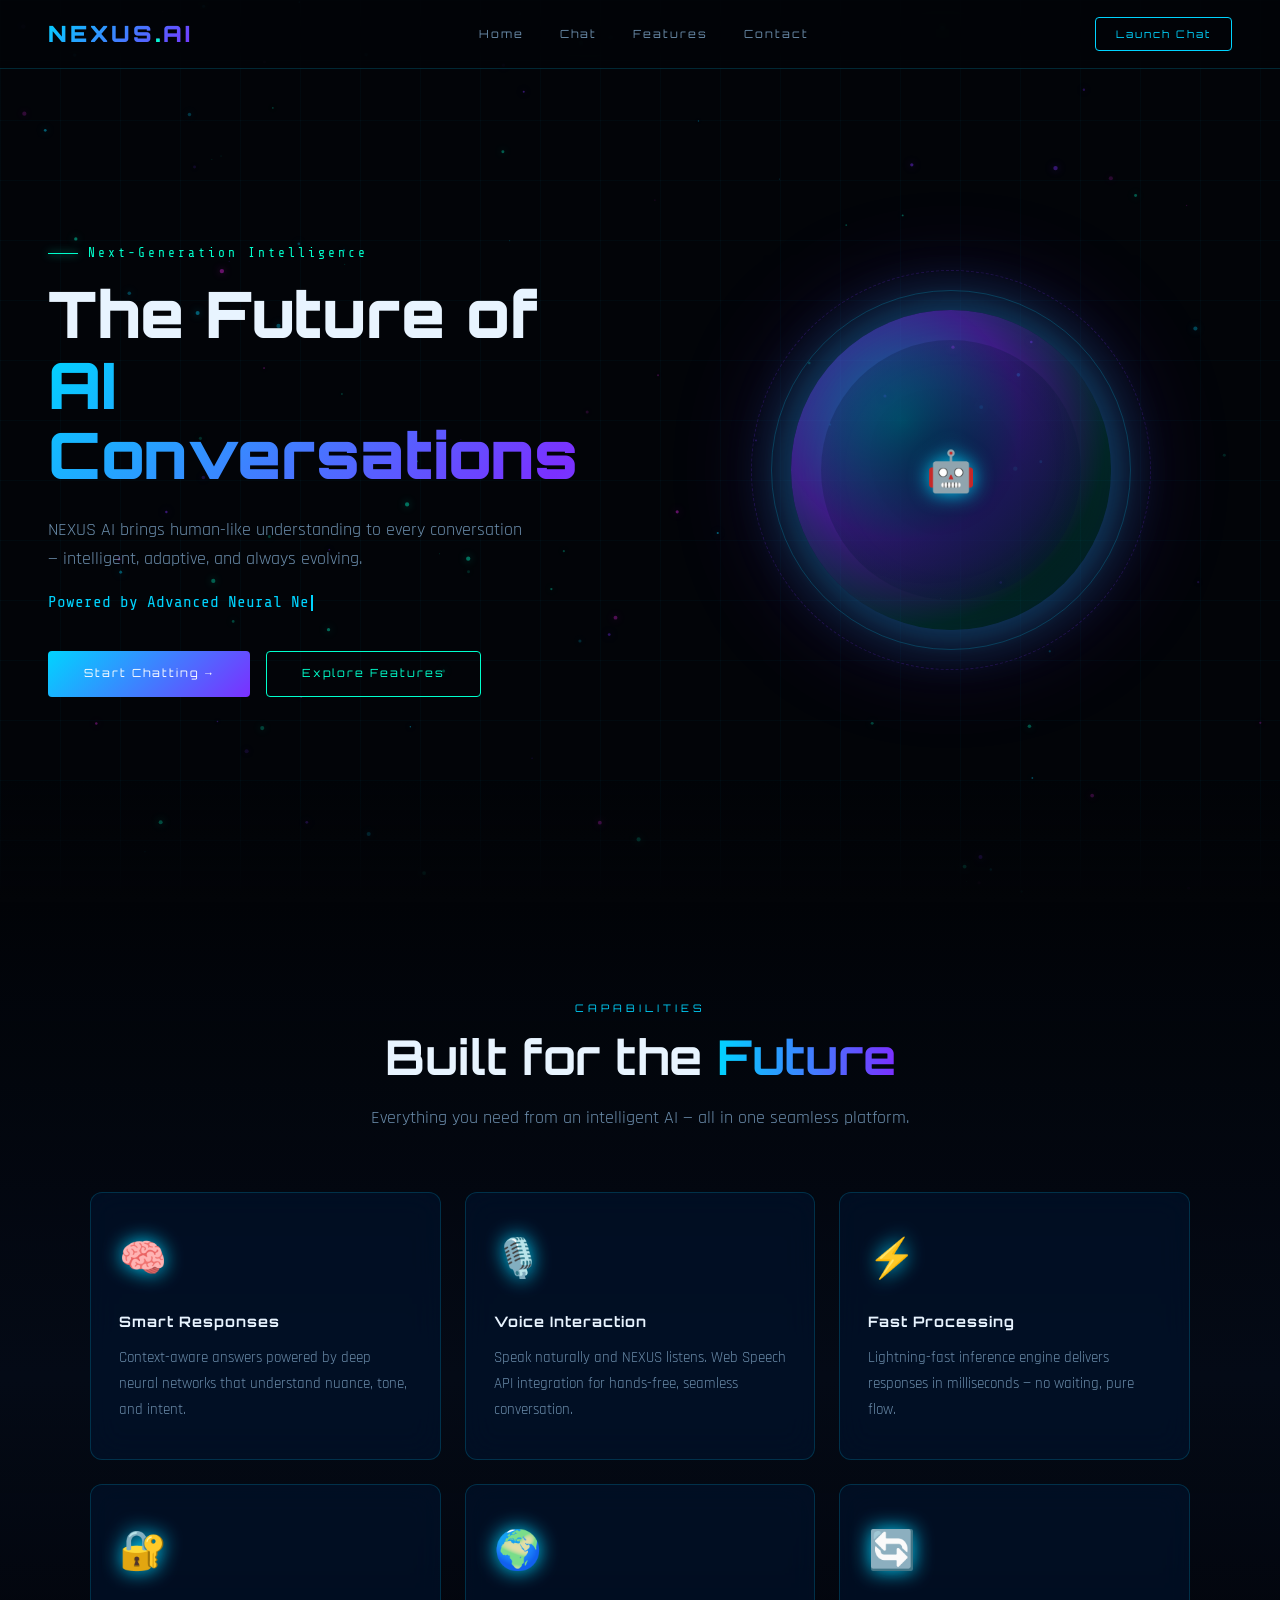
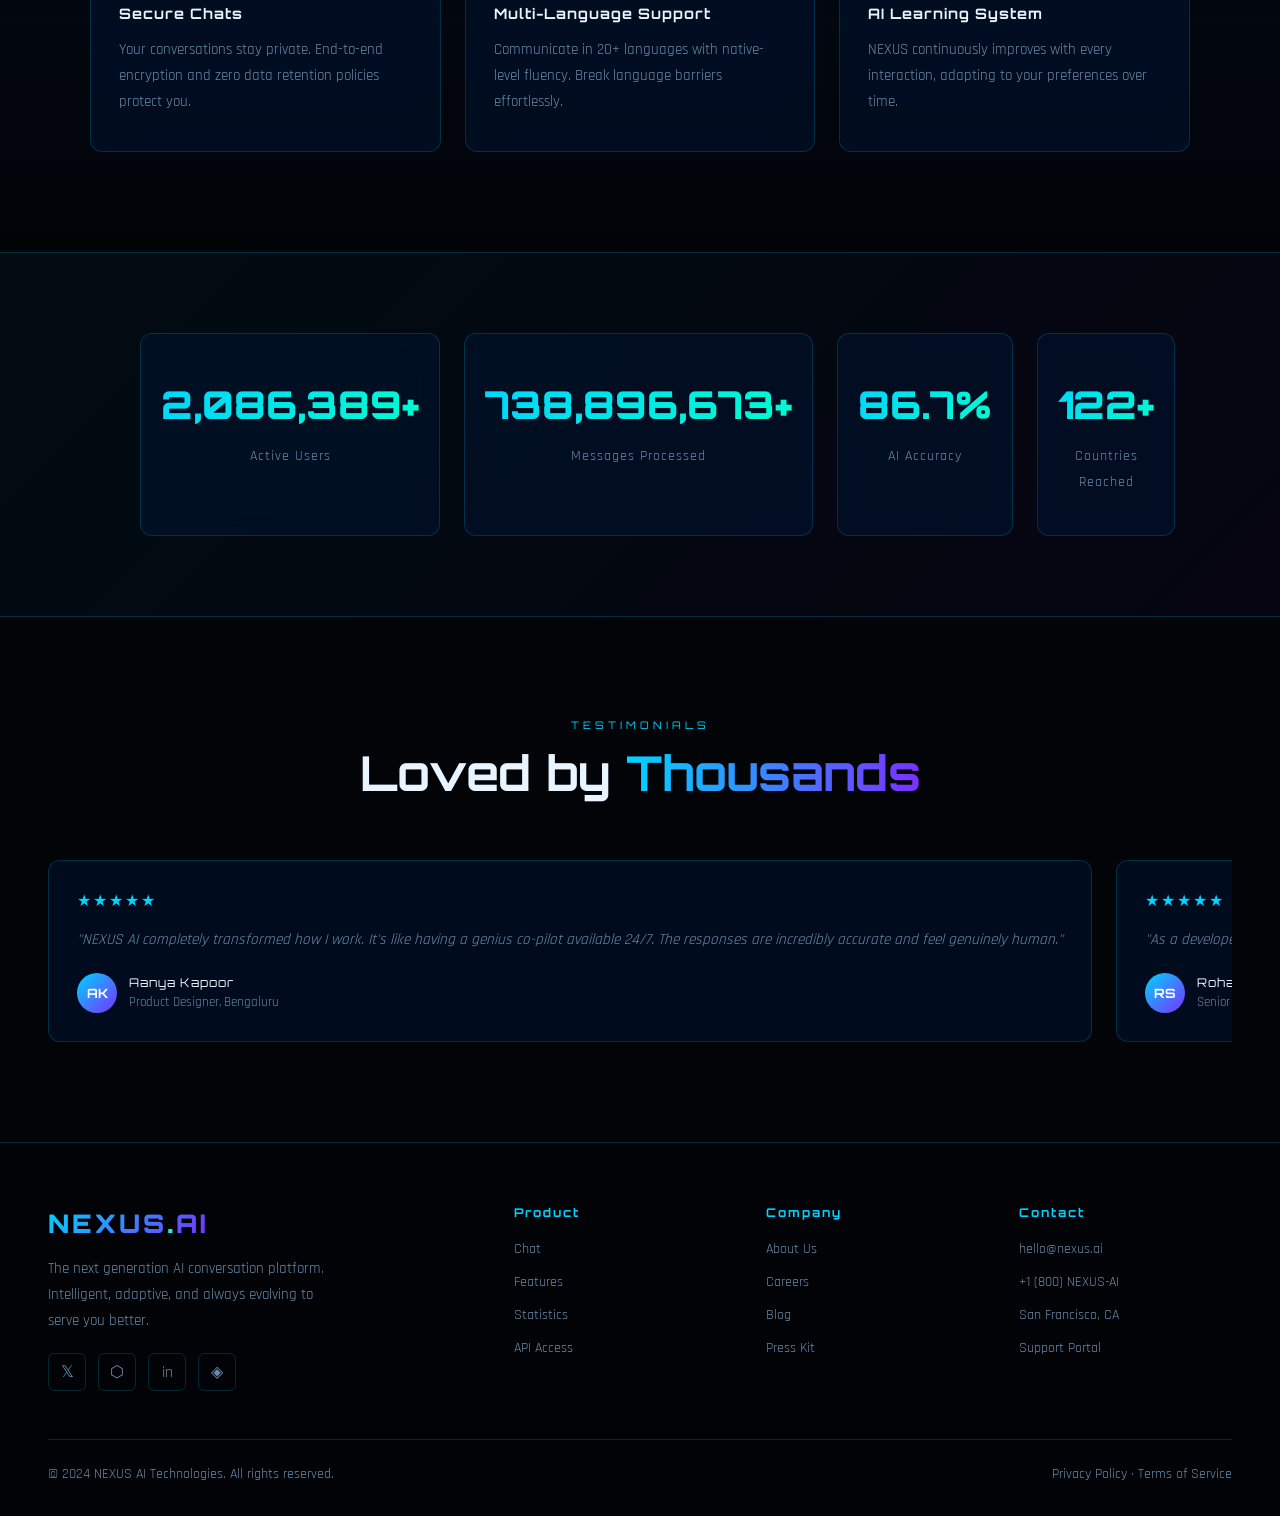
==== index.html @ 97b8f49d "Add files via upload" ====
<!DOCTYPE html>
<html lang="en">
<head>
  <meta charset="UTF-8" />
  <meta name="viewport" content="width=device-width, initial-scale=1.0" />
  <title>NEXUS AI — The Future of AI Conversations</title>
  <link rel="stylesheet" href="style.css" />
  <link rel="icon" href="data:image/svg+xml,<svg xmlns='http://www.w3.org/2000/svg' viewBox='0 0 100 100'><text y='.9em' font-size='90'>🤖</text></svg>">
</head>
<body>

<!-- Particle canvas -->
<canvas id="particles-canvas"></canvas>

<!-- ── Navbar ── -->
<nav class="navbar" aria-label="Main Navigation">
  <a href="index.html" class="nav-logo">NEXUS<span>.</span>AI</a>
  <ul class="nav-links">
    <li><a href="index.html">Home</a></li>
    <li><a href="chat.html">Chat</a></li>
    <li><a href="about.html">Features</a></li>
    <li><a href="#contact">Contact</a></li>
  </ul>
  <div class="nav-actions">
    <a href="chat.html" class="btn-nav">Launch Chat</a>
    <button class="hamburger" aria-label="Menu" aria-expanded="false">
      <span></span><span></span><span></span>
    </button>
  </div>
</nav>

<!-- Mobile Menu -->
<nav class="mobile-menu" aria-label="Mobile Navigation">
  <a href="index.html">🏠 Home</a>
  <a href="chat.html">💬 Chat</a>
  <a href="about.html">✨ Features</a>
  <a href="#contact">📬 Contact</a>
  <a href="chat.html" class="btn-primary" style="text-align:center;"><span>Launch Chat →</span></a>
</nav>

<!-- ════════════════════════════════════════════════════════
     HERO
     ════════════════════════════════════════════════════════ -->
<section class="hero" id="home">
  <div class="hero-inner">

    <!-- Left copy -->
    <div class="hero-copy">
      <p class="hero-eyebrow">Next-Generation Intelligence</p>
      <h1 class="hero-title">
        <span class="line1">The Future of</span>
        <span class="line2">AI Conversations</span>
      </h1>
      <p class="hero-sub">NEXUS AI brings human-like understanding to every conversation — intelligent, adaptive, and always evolving.</p>
      <p class="hero-typing">
        <span id="typing-text"></span><span class="cursor"></span>
      </p>
      <div class="hero-cta">
        <a href="chat.html" class="btn-primary"><span>Start Chatting →</span></a>
        <a href="about.html" class="btn-secondary">Explore Features</a>
      </div>
    </div>

    <!-- Right orb -->
    <div class="hero-orb-wrap">
      <div class="orb">
        <div class="orb-inner">🤖</div>
      </div>
    </div>

  </div>

  <!-- Subtle bottom gradient fade -->
  <div style="position:absolute;bottom:0;left:0;right:0;height:120px;background:linear-gradient(transparent,var(--bg-primary));pointer-events:none;z-index:2;"></div>
</section>

<!-- ════════════════════════════════════════════════════════
     FEATURES
     ════════════════════════════════════════════════════════ -->
<section class="features" id="features">
  <div class="text-center reveal">
    <span class="section-tag">Capabilities</span>
    <h2 class="section-title">Built for the <span class="glow">Future</span></h2>
    <p class="section-subtitle">Everything you need from an intelligent AI — all in one seamless platform.</p>
  </div>

  <div class="features-grid">

    <div class="feature-card reveal">
      <span class="feature-icon">🧠</span>
      <h3 class="feature-title">Smart Responses</h3>
      <p class="feature-desc">Context-aware answers powered by deep neural networks that understand nuance, tone, and intent.</p>
    </div>

    <div class="feature-card reveal">
      <span class="feature-icon">🎙️</span>
      <h3 class="feature-title">Voice Interaction</h3>
      <p class="feature-desc">Speak naturally and NEXUS listens. Web Speech API integration for hands-free, seamless conversation.</p>
    </div>

    <div class="feature-card reveal">
      <span class="feature-icon">⚡</span>
      <h3 class="feature-title">Fast Processing</h3>
      <p class="feature-desc">Lightning-fast inference engine delivers responses in milliseconds — no waiting, pure flow.</p>
    </div>

    <div class="feature-card reveal">
      <span class="feature-icon">🔐</span>
      <h3 class="feature-title">Secure Chats</h3>
      <p class="feature-desc">Your conversations stay private. End-to-end encryption and zero data retention policies protect you.</p>
    </div>

    <div class="feature-card reveal">
      <span class="feature-icon">🌍</span>
      <h3 class="feature-title">Multi-Language Support</h3>
      <p class="feature-desc">Communicate in 20+ languages with native-level fluency. Break language barriers effortlessly.</p>
    </div>

    <div class="feature-card reveal">
      <span class="feature-icon">🔄</span>
      <h3 class="feature-title">AI Learning System</h3>
      <p class="feature-desc">NEXUS continuously improves with every interaction, adapting to your preferences over time.</p>
    </div>

  </div>
</section>

<!-- ════════════════════════════════════════════════════════
     STATISTICS
     ════════════════════════════════════════════════════════ -->
<section class="stats" id="stats">
  <div class="stats-grid">
    <div class="stat-card reveal">
      <span class="stat-number" data-count="2400000" data-suffix="+">0</span>
      <span class="stat-label">Active Users</span>
    </div>
    <div class="stat-card reveal">
      <span class="stat-number" data-count="850000000" data-suffix="+">0</span>
      <span class="stat-label">Messages Processed</span>
    </div>
    <div class="stat-card reveal">
      <span class="stat-number" data-count="99.7" data-suffix="%">0</span>
      <span class="stat-label">AI Accuracy</span>
    </div>
    <div class="stat-card reveal">
      <span class="stat-number" data-count="140" data-suffix="+">0</span>
      <span class="stat-label">Countries Reached</span>
    </div>
  </div>
</section>

<!-- ════════════════════════════════════════════════════════
     TESTIMONIALS
     ════════════════════════════════════════════════════════ -->
<section class="testimonials" id="testimonials">
  <div class="text-center reveal">
    <span class="section-tag">Testimonials</span>
    <h2 class="section-title">Loved by <span class="glow">Thousands</span></h2>
  </div>

  <div class="testimonials-track-wrap">
    <div class="testimonials-track" id="testimonials-track">

      <!-- Set 1 -->
      <div class="testimonial-card">
        <div class="tcard-stars">★★★★★</div>
        <p class="tcard-text">"NEXUS AI completely transformed how I work. It's like having a genius co-pilot available 24/7. The responses are incredibly accurate and feel genuinely human."</p>
        <div class="tcard-author">
          <div class="tcard-avatar">AK</div>
          <div><div class="tcard-name">Aanya Kapoor</div><div class="tcard-role">Product Designer, Bengaluru</div></div>
        </div>
      </div>

      <div class="testimonial-card">
        <div class="tcard-stars">★★★★★</div>
        <p class="tcard-text">"As a developer, I use NEXUS daily for code explanations and debugging. It's saved me countless hours. Best AI tool I've encountered in 2024."</p>
        <div class="tcard-author">
          <div class="tcard-avatar">RS</div>
          <div><div class="tcard-name">Rohan Singh</div><div class="tcard-role">Senior Dev, Mumbai</div></div>
        </div>
      </div>

      <div class="testimonial-card">
        <div class="tcard-stars">★★★★★</div>
        <p class="tcard-text">"The voice input feature is a game-changer for accessibility. NEXUS understands my regional accent perfectly. Absolutely recommend it to everyone!"</p>
        <div class="tcard-author">
          <div class="tcard-avatar">PM</div>
          <div><div class="tcard-name">Priya Mehta</div><div class="tcard-role">Educator, Chennai</div></div>
        </div>
      </div>

      <div class="testimonial-card">
        <div class="tcard-stars">★★★★★</div>
        <p class="tcard-text">"I've tried many AI chatbots, but NEXUS stands apart. The futuristic interface keeps me engaged and the responses are always on point. Spectacular!"</p>
        <div class="tcard-author">
          <div class="tcard-avatar">JL</div>
          <div><div class="tcard-name">James Liu</div><div class="tcard-role">Entrepreneur, Singapore</div></div>
        </div>
      </div>

      <div class="testimonial-card">
        <div class="tcard-stars">★★★★★</div>
        <p class="tcard-text">"NEXUS helped me prepare for technical interviews, draft business emails, and even write a short story — all in one session. It's genuinely incredible."</p>
        <div class="tcard-author">
          <div class="tcard-avatar">SC</div>
          <div><div class="tcard-name">Shreya Chaudhary</div><div class="tcard-role">CS Student, Pune</div></div>
        </div>
      </div>

      <div class="testimonial-card">
        <div class="tcard-stars">★★★★★</div>
        <p class="tcard-text">"The multi-language support is flawless. I switch between English and French effortlessly. NEXUS makes international communication a breeze for my business."</p>
        <div class="tcard-author">
          <div class="tcard-avatar">MB</div>
          <div><div class="tcard-name">Marc Beaumont</div><div class="tcard-role">CEO, Paris</div></div>
        </div>
      </div>

      <!-- Duplicate for seamless loop -->
      <div class="testimonial-card">
        <div class="tcard-stars">★★★★★</div>
        <p class="tcard-text">"NEXUS AI completely transformed how I work. It's like having a genius co-pilot available 24/7. The responses are incredibly accurate and feel genuinely human."</p>
        <div class="tcard-author">
          <div class="tcard-avatar">AK</div>
          <div><div class="tcard-name">Aanya Kapoor</div><div class="tcard-role">Product Designer, Bengaluru</div></div>
        </div>
      </div>
      <div class="testimonial-card">
        <div class="tcard-stars">★★★★★</div>
        <p class="tcard-text">"As a developer, I use NEXUS daily for code explanations and debugging. It's saved me countless hours. Best AI tool I've encountered in 2024."</p>
        <div class="tcard-author">
          <div class="tcard-avatar">RS</div>
          <div><div class="tcard-name">Rohan Singh</div><div class="tcard-role">Senior Dev, Mumbai</div></div>
        </div>
      </div>
      <div class="testimonial-card">
        <div class="tcard-stars">★★★★★</div>
        <p class="tcard-text">"The voice input feature is a game-changer for accessibility. NEXUS understands my regional accent perfectly. Absolutely recommend it to everyone!"</p>
        <div class="tcard-author">
          <div class="tcard-avatar">PM</div>
          <div><div class="tcard-name">Priya Mehta</div><div class="tcard-role">Educator, Chennai</div></div>
        </div>
      </div>
      <div class="testimonial-card">
        <div class="tcard-stars">★★★★★</div>
        <p class="tcard-text">"I've tried many AI chatbots, but NEXUS stands apart. The futuristic interface keeps me engaged and the responses are always on point. Spectacular!"</p>
        <div class="tcard-author">
          <div class="tcard-avatar">JL</div>
          <div><div class="tcard-name">James Liu</div><div class="tcard-role">Entrepreneur, Singapore</div></div>
        </div>
      </div>
      <div class="testimonial-card">
        <div class="tcard-stars">★★★★★</div>
        <p class="tcard-text">"NEXUS helped me prepare for technical interviews, draft business emails, and even write a short story — all in one session. It's genuinely incredible."</p>
        <div class="tcard-author">
          <div class="tcard-avatar">SC</div>
          <div><div class="tcard-name">Shreya Chaudhary</div><div class="tcard-role">CS Student, Pune</div></div>
        </div>
      </div>
      <div class="testimonial-card">
        <div class="tcard-stars">★★★★★</div>
        <p class="tcard-text">"The multi-language support is flawless. I switch between English and French effortlessly. NEXUS makes international communication a breeze for my business."</p>
        <div class="tcard-author">
          <div class="tcard-avatar">MB</div>
          <div><div class="tcard-name">Marc Beaumont</div><div class="tcard-role">CEO, Paris</div></div>
        </div>
      </div>

    </div>
  </div>
</section>

<!-- ════════════════════════════════════════════════════════
     FOOTER
     ════════════════════════════════════════════════════════ -->
<footer id="contact">
  <div class="footer-grid">
    <div class="footer-brand">
      <a href="index.html" class="nav-logo" style="font-size:1.6rem;">NEXUS<span>.</span>AI</a>
      <p>The next generation AI conversation platform. Intelligent, adaptive, and always evolving to serve you better.</p>
      <div class="footer-socials">
        <a href="#" class="social-btn" aria-label="Twitter">𝕏</a>
        <a href="#" class="social-btn" aria-label="GitHub">⬡</a>
        <a href="#" class="social-btn" aria-label="LinkedIn">in</a>
        <a href="#" class="social-btn" aria-label="Discord">◈</a>
      </div>
    </div>

    <div class="footer-col">
      <h4>Product</h4>
      <ul>
        <li><a href="chat.html">Chat</a></li>
        <li><a href="about.html">Features</a></li>
        <li><a href="#stats">Statistics</a></li>
        <li><a href="#">API Access</a></li>
      </ul>
    </div>

    <div class="footer-col">
      <h4>Company</h4>
      <ul>
        <li><a href="about.html">About Us</a></li>
        <li><a href="#">Careers</a></li>
        <li><a href="#">Blog</a></li>
        <li><a href="#">Press Kit</a></li>
      </ul>
    </div>

    <div class="footer-col">
      <h4>Contact</h4>
      <ul>
        <li>hello@nexus.ai</li>
        <li>+1 (800) NEXUS-AI</li>
        <li>San Francisco, CA</li>
        <li><a href="#">Support Portal</a></li>
      </ul>
    </div>
  </div>

  <div class="footer-bottom">
    <p>© 2024 NEXUS AI Technologies. All rights reserved.</p>
    <p>Privacy Policy · Terms of Service</p>
  </div>
</footer>

<script src="script.js"></script>
</body>
</html>
---- style.css ----
/* ============================================================
   NEXUS AI — style.css
   Futuristic dark UI with neon glow, glassmorphism, particles
   ============================================================ */

/* ── Google Fonts ─────────────────────────────────────────── */
@import url('https://fonts.googleapis.com/css2?family=Orbitron:wght@400;600;700;900&family=Rajdhani:wght@300;400;500;600;700&family=Share+Tech+Mono&display=swap');

/* ── CSS Variables ────────────────────────────────────────── */
:root {
  --bg-primary:    #020408;
  --bg-secondary:  #060d1a;
  --bg-card:       rgba(6, 16, 36, 0.7);
  --neon-blue:     #00d4ff;
  --neon-purple:   #7b2fff;
  --neon-cyan:     #00ffcc;
  --neon-pink:     #ff2aff;
  --text-primary:  #e8f4ff;
  --text-muted:    #6a8caa;
  --border-glow:   rgba(0, 212, 255, 0.25);
  --glass-bg:      rgba(0, 20, 50, 0.55);
  --glass-border:  rgba(0, 212, 255, 0.18);
  --font-display:  'Orbitron', monospace;
  --font-body:     'Rajdhani', sans-serif;
  --font-mono:     'Share Tech Mono', monospace;
  --radius:        12px;
  --transition:    0.35s cubic-bezier(0.4, 0, 0.2, 1);
}

/* Light-mode override */
body.light-mode {
  --bg-primary:   #eaf4ff;
  --bg-secondary: #d0e8fb;
  --bg-card:      rgba(255,255,255,0.75);
  --text-primary: #0a1a2e;
  --text-muted:   #4a6580;
  --glass-bg:     rgba(200,230,255,0.6);
  --glass-border: rgba(0,150,220,0.25);
}

/* ── Reset & Base ─────────────────────────────────────────── */
*, *::before, *::after { box-sizing: border-box; margin: 0; padding: 0; }

html { scroll-behavior: smooth; }

body {
  font-family: var(--font-body);
  background: var(--bg-primary);
  color: var(--text-primary);
  min-height: 100vh;
  overflow-x: hidden;
  line-height: 1.6;
}

/* ── Scrollbar ────────────────────────────────────────────── */
::-webkit-scrollbar { width: 6px; }
::-webkit-scrollbar-track { background: var(--bg-secondary); }
::-webkit-scrollbar-thumb { background: var(--neon-blue); border-radius: 3px; }

/* ── Canvas (particles) ───────────────────────────────────── */
#particles-canvas {
  position: fixed;
  top: 0; left: 0;
  width: 100%; height: 100%;
  pointer-events: none;
  z-index: 0;
  opacity: 0.55;
}

/* ── Global grid noise ────────────────────────────────────── */
body::before {
  content: '';
  position: fixed;
  inset: 0;
  background-image:
    linear-gradient(rgba(0,212,255,0.03) 1px, transparent 1px),
    linear-gradient(90deg, rgba(0,212,255,0.03) 1px, transparent 1px);
  background-size: 60px 60px;
  pointer-events: none;
  z-index: 0;
}

/* ── Navbar ───────────────────────────────────────────────── */
.navbar {
  position: fixed;
  top: 0; left: 0; right: 0;
  z-index: 1000;
  display: flex;
  align-items: center;
  justify-content: space-between;
  padding: 16px 48px;
  background: rgba(2, 4, 8, 0.8);
  backdrop-filter: blur(20px);
  border-bottom: 1px solid var(--glass-border);
  transition: var(--transition);
}
.navbar.scrolled {
  padding: 10px 48px;
  box-shadow: 0 4px 30px rgba(0,212,255,0.12);
}
.nav-logo {
  font-family: var(--font-display);
  font-size: 1.4rem;
  font-weight: 900;
  letter-spacing: 3px;
  background: linear-gradient(135deg, var(--neon-blue), var(--neon-purple));
  -webkit-background-clip: text;
  -webkit-text-fill-color: transparent;
  background-clip: text;
  text-decoration: none;
}
.nav-logo span { color: var(--neon-cyan); -webkit-text-fill-color: var(--neon-cyan); }

.nav-links { display: flex; gap: 36px; list-style: none; }
.nav-links a {
  font-family: var(--font-display);
  font-size: 0.7rem;
  letter-spacing: 2px;
  color: var(--text-muted);
  text-decoration: none;
  position: relative;
  transition: color var(--transition);
}
.nav-links a::after {
  content: '';
  position: absolute;
  bottom: -4px; left: 0;
  width: 0; height: 1px;
  background: var(--neon-blue);
  transition: width var(--transition);
  box-shadow: 0 0 8px var(--neon-blue);
}
.nav-links a:hover { color: var(--neon-blue); }
.nav-links a:hover::after { width: 100%; }

.nav-actions { display: flex; align-items: center; gap: 16px; }

.btn-nav {
  font-family: var(--font-display);
  font-size: 0.65rem;
  letter-spacing: 2px;
  padding: 8px 20px;
  border: 1px solid var(--neon-blue);
  background: transparent;
  color: var(--neon-blue);
  border-radius: 4px;
  cursor: pointer;
  transition: var(--transition);
  text-decoration: none;
}
.btn-nav:hover {
  background: var(--neon-blue);
  color: var(--bg-primary);
  box-shadow: 0 0 20px rgba(0,212,255,0.5);
}

/* Hamburger */
.hamburger {
  display: none;
  flex-direction: column;
  gap: 5px;
  cursor: pointer;
  padding: 4px;
  background: none;
  border: none;
}
.hamburger span {
  width: 24px; height: 2px;
  background: var(--neon-blue);
  border-radius: 2px;
  transition: var(--transition);
  display: block;
}
.hamburger.open span:nth-child(1) { transform: translateY(7px) rotate(45deg); }
.hamburger.open span:nth-child(2) { opacity: 0; }
.hamburger.open span:nth-child(3) { transform: translateY(-7px) rotate(-45deg); }

.mobile-menu {
  display: none;
  position: fixed;
  top: 65px; left: 0; right: 0;
  background: rgba(2,4,8,0.97);
  backdrop-filter: blur(20px);
  border-bottom: 1px solid var(--glass-border);
  padding: 24px;
  z-index: 999;
  flex-direction: column;
  gap: 20px;
}
.mobile-menu.open { display: flex; }
.mobile-menu a {
  font-family: var(--font-display);
  font-size: 0.8rem;
  letter-spacing: 2px;
  color: var(--text-muted);
  text-decoration: none;
  padding: 8px 0;
  border-bottom: 1px solid var(--glass-border);
  transition: color var(--transition);
}
.mobile-menu a:hover { color: var(--neon-blue); }

/* ── Buttons ──────────────────────────────────────────────── */
.btn-primary {
  font-family: var(--font-display);
  font-size: 0.7rem;
  letter-spacing: 2px;
  padding: 14px 36px;
  background: linear-gradient(135deg, var(--neon-blue), var(--neon-purple));
  color: #fff;
  border: none;
  border-radius: 4px;
  cursor: pointer;
  position: relative;
  overflow: hidden;
  transition: var(--transition);
  text-decoration: none;
  display: inline-block;
}
.btn-primary::before {
  content: '';
  position: absolute;
  inset: 0;
  background: linear-gradient(135deg, var(--neon-purple), var(--neon-cyan));
  opacity: 0;
  transition: opacity var(--transition);
}
.btn-primary:hover { box-shadow: 0 0 30px rgba(0,212,255,0.6), 0 0 60px rgba(123,47,255,0.3); transform: translateY(-2px); }
.btn-primary:hover::before { opacity: 1; }
.btn-primary span { position: relative; z-index: 1; }

.btn-secondary {
  font-family: var(--font-display);
  font-size: 0.7rem;
  letter-spacing: 2px;
  padding: 13px 35px;
  background: transparent;
  color: var(--neon-cyan);
  border: 1px solid var(--neon-cyan);
  border-radius: 4px;
  cursor: pointer;
  transition: var(--transition);
  text-decoration: none;
  display: inline-block;
}
.btn-secondary:hover {
  background: rgba(0,255,204,0.1);
  box-shadow: 0 0 20px rgba(0,255,204,0.3);
  transform: translateY(-2px);
}

/* ── Section Shared ───────────────────────────────────────── */
section { position: relative; z-index: 1; }

.section-tag {
  font-family: var(--font-display);
  font-size: 0.65rem;
  letter-spacing: 4px;
  color: var(--neon-blue);
  text-transform: uppercase;
  display: block;
  margin-bottom: 12px;
}
.section-title {
  font-family: var(--font-display);
  font-size: clamp(1.8rem, 4vw, 3rem);
  font-weight: 700;
  line-height: 1.15;
  margin-bottom: 20px;
}
.section-title .glow {
  background: linear-gradient(90deg, var(--neon-blue), var(--neon-purple));
  -webkit-background-clip: text;
  -webkit-text-fill-color: transparent;
  background-clip: text;
}
.section-subtitle {
  color: var(--text-muted);
  font-size: 1.1rem;
  max-width: 560px;
}
.text-center { text-align: center; }
.text-center .section-subtitle { margin: 0 auto; }

/* ── Hero ─────────────────────────────────────────────────── */
.hero {
  min-height: 100vh;
  display: flex;
  align-items: center;
  padding: 120px 48px 80px;
  position: relative;
  overflow: hidden;
}
.hero-inner {
  display: grid;
  grid-template-columns: 1fr 1fr;
  gap: 60px;
  align-items: center;
  max-width: 1200px;
  margin: 0 auto;
  width: 100%;
}
.hero-eyebrow {
  font-family: var(--font-mono);
  font-size: 0.8rem;
  color: var(--neon-cyan);
  letter-spacing: 3px;
  margin-bottom: 16px;
  display: flex;
  align-items: center;
  gap: 10px;
}
.hero-eyebrow::before {
  content: '';
  width: 30px; height: 1px;
  background: var(--neon-cyan);
  box-shadow: 0 0 8px var(--neon-cyan);
}
.hero-title {
  font-family: var(--font-display);
  font-size: clamp(2.2rem, 5vw, 4rem);
  font-weight: 900;
  line-height: 1.1;
  margin-bottom: 24px;
}
.hero-title .line1 { display: block; color: var(--text-primary); }
.hero-title .line2 {
  display: block;
  background: linear-gradient(135deg, var(--neon-blue) 0%, var(--neon-purple) 50%, var(--neon-cyan) 100%);
  -webkit-background-clip: text;
  -webkit-text-fill-color: transparent;
  background-clip: text;
  background-size: 200%;
  animation: gradientShift 4s ease infinite;
}
@keyframes gradientShift {
  0%, 100% { background-position: 0% 50%; }
  50%       { background-position: 100% 50%; }
}

.hero-sub {
  font-size: 1.15rem;
  color: var(--text-muted);
  margin-bottom: 16px;
  max-width: 480px;
}
.hero-typing {
  font-family: var(--font-mono);
  font-size: 1rem;
  color: var(--neon-blue);
  margin-bottom: 36px;
  min-height: 24px;
}
.hero-typing .cursor {
  display: inline-block;
  width: 2px; height: 16px;
  background: var(--neon-blue);
  margin-left: 2px;
  animation: blink 0.8s infinite;
  vertical-align: middle;
}
@keyframes blink { 0%,100%{opacity:1} 50%{opacity:0} }

.hero-cta { display: flex; gap: 16px; flex-wrap: wrap; }

/* Orb */
.hero-orb-wrap {
  display: flex;
  align-items: center;
  justify-content: center;
  position: relative;
}
.orb {
  width: 320px; height: 320px;
  border-radius: 50%;
  background: radial-gradient(circle at 35% 35%,
    rgba(0,212,255,0.6) 0%,
    rgba(123,47,255,0.5) 40%,
    rgba(0,255,204,0.1) 70%,
    transparent 100%);
  box-shadow:
    0 0 60px rgba(0,212,255,0.4),
    0 0 120px rgba(123,47,255,0.3),
    inset 0 0 60px rgba(0,212,255,0.1);
  animation: orbFloat 6s ease-in-out infinite, orbPulse 4s ease-in-out infinite;
  position: relative;
}
.orb::before {
  content: '';
  position: absolute;
  inset: -20px;
  border-radius: 50%;
  border: 1px solid rgba(0,212,255,0.2);
  animation: orbRing 8s linear infinite;
}
.orb::after {
  content: '';
  position: absolute;
  inset: -40px;
  border-radius: 50%;
  border: 1px dashed rgba(123,47,255,0.2);
  animation: orbRing 12s linear infinite reverse;
}
@keyframes orbFloat { 0%,100%{transform:translateY(0)} 50%{transform:translateY(-20px)} }
@keyframes orbPulse { 0%,100%{box-shadow:0 0 60px rgba(0,212,255,0.4),0 0 120px rgba(123,47,255,0.3)} 50%{box-shadow:0 0 80px rgba(0,212,255,0.6),0 0 160px rgba(123,47,255,0.5)} }
@keyframes orbRing { from{transform:rotate(0deg)} to{transform:rotate(360deg)} }

.orb-inner {
  position: absolute;
  inset: 30px;
  border-radius: 50%;
  background: radial-gradient(circle, rgba(0,20,50,0.8), transparent);
  display: flex;
  align-items: center;
  justify-content: center;
  font-family: var(--font-display);
  font-size: 2.5rem;
  color: var(--neon-blue);
  text-shadow: 0 0 20px var(--neon-blue);
}

/* ── Features ─────────────────────────────────────────────── */
.features {
  padding: 100px 48px;
  background: linear-gradient(180deg, transparent, rgba(6,16,36,0.5), transparent);
}
.features-grid {
  display: grid;
  grid-template-columns: repeat(3, 1fr);
  gap: 24px;
  margin-top: 60px;
  max-width: 1100px;
  margin-left: auto;
  margin-right: auto;
}
.feature-card {
  background: var(--glass-bg);
  border: 1px solid var(--glass-border);
  border-radius: var(--radius);
  padding: 36px 28px;
  backdrop-filter: blur(16px);
  position: relative;
  overflow: hidden;
  transition: var(--transition);
  cursor: default;
}
.feature-card::before {
  content: '';
  position: absolute;
  top: 0; left: 0; right: 0;
  height: 2px;
  background: linear-gradient(90deg, var(--neon-blue), var(--neon-purple));
  transform: scaleX(0);
  transform-origin: left;
  transition: transform 0.4s ease;
}
.feature-card:hover { transform: translateY(-8px); border-color: rgba(0,212,255,0.4); box-shadow: 0 20px 60px rgba(0,212,255,0.15); }
.feature-card:hover::before { transform: scaleX(1); }

.feature-icon {
  font-size: 2.4rem;
  margin-bottom: 20px;
  display: block;
  filter: drop-shadow(0 0 10px var(--neon-blue));
}
.feature-title {
  font-family: var(--font-display);
  font-size: 0.9rem;
  letter-spacing: 1px;
  color: var(--text-primary);
  margin-bottom: 12px;
}
.feature-desc { font-size: 0.95rem; color: var(--text-muted); line-height: 1.7; }

/* ── Stats ────────────────────────────────────────────────── */
.stats {
  padding: 80px 48px;
  background: linear-gradient(135deg, rgba(0,212,255,0.04), rgba(123,47,255,0.04));
  border-top: 1px solid var(--glass-border);
  border-bottom: 1px solid var(--glass-border);
}
.stats-grid {
  display: grid;
  grid-template-columns: repeat(4, 1fr);
  gap: 24px;
  max-width: 1000px;
  margin: 0 auto;
}
.stat-card {
  text-align: center;
  padding: 40px 20px;
  background: var(--glass-bg);
  border: 1px solid var(--glass-border);
  border-radius: var(--radius);
  backdrop-filter: blur(12px);
  transition: var(--transition);
}
.stat-card:hover { border-color: rgba(0,212,255,0.4); transform: scale(1.04); }
.stat-number {
  font-family: var(--font-display);
  font-size: 2.4rem;
  font-weight: 900;
  background: linear-gradient(135deg, var(--neon-blue), var(--neon-cyan));
  -webkit-background-clip: text;
  -webkit-text-fill-color: transparent;
  background-clip: text;
  display: block;
  margin-bottom: 8px;
}
.stat-label { font-size: 0.85rem; color: var(--text-muted); letter-spacing: 1px; }

/* ── Testimonials ─────────────────────────────────────────── */
.testimonials { padding: 100px 48px; overflow: hidden; }
.testimonials-track-wrap { overflow: hidden; margin-top: 60px; }
.testimonials-track {
  display: flex;
  gap: 24px;
  animation: scrollTrack 28s linear infinite;
  width: max-content;
}
.testimonials-track:hover { animation-play-state: paused; }
@keyframes scrollTrack { from{transform:translateX(0)} to{transform:translateX(-50%)} }
.testimonial-card {
  min-width: 320px;
  background: var(--glass-bg);
  border: 1px solid var(--glass-border);
  border-radius: var(--radius);
  padding: 28px;
  backdrop-filter: blur(12px);
  transition: var(--transition);
  flex-shrink: 0;
}
.testimonial-card:hover { border-color: rgba(0,212,255,0.4); transform: scale(1.02); }
.tcard-stars { color: var(--neon-blue); font-size: 1rem; margin-bottom: 12px; letter-spacing: 2px; }
.tcard-text { font-size: 0.95rem; color: var(--text-muted); margin-bottom: 20px; font-style: italic; line-height: 1.7; }
.tcard-author { display: flex; align-items: center; gap: 12px; }
.tcard-avatar {
  width: 40px; height: 40px;
  border-radius: 50%;
  background: linear-gradient(135deg, var(--neon-blue), var(--neon-purple));
  display: flex;
  align-items: center;
  justify-content: center;
  font-family: var(--font-display);
  font-size: 0.8rem;
  color: #fff;
  font-weight: 700;
}
.tcard-name { font-family: var(--font-display); font-size: 0.75rem; letter-spacing: 1px; color: var(--text-primary); }
.tcard-role { font-size: 0.8rem; color: var(--text-muted); }

/* ── Footer ───────────────────────────────────────────────── */
footer {
  background: rgba(2,4,8,0.95);
  border-top: 1px solid var(--glass-border);
  padding: 60px 48px 30px;
  position: relative;
  z-index: 1;
}
.footer-grid {
  display: grid;
  grid-template-columns: 2fr 1fr 1fr 1fr;
  gap: 40px;
  margin-bottom: 48px;
}
.footer-brand p { color: var(--text-muted); font-size: 0.95rem; margin-top: 12px; max-width: 280px; line-height: 1.7; }
.footer-socials { display: flex; gap: 12px; margin-top: 20px; }
.social-btn {
  width: 38px; height: 38px;
  border: 1px solid var(--glass-border);
  border-radius: 6px;
  display: flex;
  align-items: center;
  justify-content: center;
  font-size: 1rem;
  color: var(--text-muted);
  text-decoration: none;
  transition: var(--transition);
  cursor: pointer;
  background: transparent;
}
.social-btn:hover { border-color: var(--neon-blue); color: var(--neon-blue); box-shadow: 0 0 12px rgba(0,212,255,0.3); transform: translateY(-2px); }
.footer-col h4 { font-family: var(--font-display); font-size: 0.75rem; letter-spacing: 2px; color: var(--neon-blue); margin-bottom: 16px; }
.footer-col ul { list-style: none; display: flex; flex-direction: column; gap: 10px; }
.footer-col ul li a, .footer-col ul li { font-size: 0.9rem; color: var(--text-muted); text-decoration: none; transition: color var(--transition); }
.footer-col ul li a:hover { color: var(--neon-blue); }
.footer-bottom { border-top: 1px solid var(--glass-border); padding-top: 24px; display: flex; justify-content: space-between; align-items: center; }
.footer-bottom p { font-size: 0.85rem; color: var(--text-muted); }

/* ── Reveal Animations ────────────────────────────────────── */
.reveal {
  opacity: 0;
  transform: translateY(30px);
  transition: opacity 0.7s ease, transform 0.7s ease;
}
.reveal.visible { opacity: 1; transform: translateY(0); }

/* ═══════════════════════════════════════════════════════════
   CHAT PAGE
   ═══════════════════════════════════════════════════════════ */
.chat-layout {
  display: flex;
  height: 100vh;
  padding-top: 0;
  overflow: hidden;
}

/* Sidebar */
.chat-sidebar {
  width: 280px;
  background: rgba(2,4,8,0.95);
  border-right: 1px solid var(--glass-border);
  display: flex;
  flex-direction: column;
  padding: 20px;
  position: relative;
  z-index: 10;
  flex-shrink: 0;
}
.sidebar-header {
  display: flex;
  align-items: center;
  justify-content: space-between;
  margin-bottom: 28px;
  padding-bottom: 20px;
  border-bottom: 1px solid var(--glass-border);
}
.sidebar-logo {
  font-family: var(--font-display);
  font-size: 1rem;
  font-weight: 900;
  letter-spacing: 2px;
  background: linear-gradient(135deg, var(--neon-blue), var(--neon-purple));
  -webkit-background-clip: text;
  -webkit-text-fill-color: transparent;
  background-clip: text;
  text-decoration: none;
}
.sidebar-new-btn {
  width: 100%;
  padding: 10px;
  background: linear-gradient(135deg, rgba(0,212,255,0.15), rgba(123,47,255,0.15));
  border: 1px solid var(--glass-border);
  border-radius: 8px;
  color: var(--neon-blue);
  font-family: var(--font-display);
  font-size: 0.65rem;
  letter-spacing: 2px;
  cursor: pointer;
  transition: var(--transition);
  margin-bottom: 20px;
}
.sidebar-new-btn:hover { border-color: var(--neon-blue); background: rgba(0,212,255,0.2); }

.sidebar-history { flex: 1; overflow-y: auto; }
.sidebar-section-label { font-family: var(--font-display); font-size: 0.6rem; letter-spacing: 2px; color: var(--text-muted); margin-bottom: 10px; padding-left: 4px; }
.history-item {
  padding: 10px 12px;
  border-radius: 8px;
  font-size: 0.88rem;
  color: var(--text-muted);
  cursor: pointer;
  transition: var(--transition);
  margin-bottom: 4px;
  white-space: nowrap;
  overflow: hidden;
  text-overflow: ellipsis;
  display: flex;
  align-items: center;
  gap: 8px;
}
.history-item:hover { background: rgba(0,212,255,0.08); color: var(--text-primary); }
.history-item.active { background: rgba(0,212,255,0.12); color: var(--neon-blue); border-left: 2px solid var(--neon-blue); }

.sidebar-footer { padding-top: 16px; border-top: 1px solid var(--glass-border); display: flex; flex-direction: column; gap: 10px; }
.sidebar-action-btn {
  display: flex;
  align-items: center;
  gap: 10px;
  padding: 10px;
  border-radius: 8px;
  font-size: 0.88rem;
  color: var(--text-muted);
  cursor: pointer;
  transition: var(--transition);
  background: none;
  border: none;
  width: 100%;
  text-align: left;
}
.sidebar-action-btn:hover { background: rgba(0,212,255,0.08); color: var(--text-primary); }

/* Chat Main */
.chat-main {
  flex: 1;
  display: flex;
  flex-direction: column;
  position: relative;
  overflow: hidden;
}
.chat-topbar {
  display: flex;
  align-items: center;
  justify-content: space-between;
  padding: 16px 28px;
  border-bottom: 1px solid var(--glass-border);
  background: rgba(2,4,8,0.8);
  backdrop-filter: blur(12px);
  z-index: 5;
  flex-shrink: 0;
}
.chat-topbar-left { display: flex; align-items: center; gap: 12px; }
.chat-model-badge {
  font-family: var(--font-display);
  font-size: 0.6rem;
  letter-spacing: 2px;
  color: var(--neon-blue);
  background: rgba(0,212,255,0.1);
  border: 1px solid rgba(0,212,255,0.3);
  padding: 4px 12px;
  border-radius: 20px;
}
.chat-status { display: flex; align-items: center; gap: 6px; font-size: 0.8rem; color: var(--text-muted); }
.status-dot { width: 7px; height: 7px; border-radius: 50%; background: #00ff88; box-shadow: 0 0 8px #00ff88; animation: pulse 2s infinite; }
@keyframes pulse { 0%,100%{opacity:1} 50%{opacity:0.5} }

.topbar-actions { display: flex; align-items: center; gap: 10px; }
.icon-btn {
  width: 36px; height: 36px;
  border: 1px solid var(--glass-border);
  border-radius: 8px;
  background: transparent;
  color: var(--text-muted);
  cursor: pointer;
  display: flex;
  align-items: center;
  justify-content: center;
  font-size: 1rem;
  transition: var(--transition);
}
.icon-btn:hover { border-color: var(--neon-blue); color: var(--neon-blue); box-shadow: 0 0 12px rgba(0,212,255,0.2); }

/* Messages */
.chat-messages {
  flex: 1;
  overflow-y: auto;
  padding: 32px 28px;
  display: flex;
  flex-direction: column;
  gap: 20px;
  scroll-behavior: smooth;
}
.message { display: flex; gap: 14px; animation: msgIn 0.4s ease; max-width: 860px; }
@keyframes msgIn { from{opacity:0;transform:translateY(12px)} to{opacity:1;transform:translateY(0)} }
.message.user { flex-direction: row-reverse; align-self: flex-end; }
.message.ai   { align-self: flex-start; }

.msg-avatar {
  width: 38px; height: 38px;
  border-radius: 10px;
  display: flex;
  align-items: center;
  justify-content: center;
  font-size: 1.1rem;
  flex-shrink: 0;
}
.message.ai .msg-avatar {
  background: linear-gradient(135deg, var(--neon-blue), var(--neon-purple));
  box-shadow: 0 0 16px rgba(0,212,255,0.4);
  animation: avatarGlow 3s ease-in-out infinite;
}
@keyframes avatarGlow { 0%,100%{box-shadow:0 0 16px rgba(0,212,255,0.4)} 50%{box-shadow:0 0 28px rgba(0,212,255,0.7)} }
.message.user .msg-avatar { background: linear-gradient(135deg, var(--neon-purple), var(--neon-pink)); }

.msg-body { display: flex; flex-direction: column; gap: 6px; max-width: calc(100% - 60px); }
.msg-bubble {
  padding: 14px 18px;
  border-radius: 14px;
  font-size: 0.97rem;
  line-height: 1.7;
  word-break: break-word;
}
.message.ai  .msg-bubble { background: var(--glass-bg); border: 1px solid var(--glass-border); border-bottom-left-radius: 4px; }
.message.user .msg-bubble { background: linear-gradient(135deg, rgba(0,212,255,0.18), rgba(123,47,255,0.18)); border: 1px solid rgba(0,212,255,0.3); border-bottom-right-radius: 4px; text-align: right; }
.msg-time { font-size: 0.72rem; color: var(--text-muted); font-family: var(--font-mono); }
.message.user .msg-time { text-align: right; }

/* Typing indicator */
.typing-indicator { display: flex; align-items: center; gap: 5px; padding: 14px 18px; background: var(--glass-bg); border: 1px solid var(--glass-border); border-radius: 14px; border-bottom-left-radius: 4px; width: fit-content; }
.typing-dot { width: 7px; height: 7px; border-radius: 50%; background: var(--neon-blue); animation: typingDot 1.2s infinite; }
.typing-dot:nth-child(2) { animation-delay: 0.2s; }
.typing-dot:nth-child(3) { animation-delay: 0.4s; }
@keyframes typingDot { 0%,60%,100%{transform:translateY(0);opacity:0.4} 30%{transform:translateY(-6px);opacity:1} }

/* Chat input */
.chat-input-area {
  padding: 20px 28px;
  border-top: 1px solid var(--glass-border);
  background: rgba(2,4,8,0.85);
  backdrop-filter: blur(16px);
  flex-shrink: 0;
}
.chat-input-wrap {
  display: flex;
  align-items: flex-end;
  gap: 12px;
  background: var(--glass-bg);
  border: 1px solid var(--glass-border);
  border-radius: 14px;
  padding: 12px 16px;
  transition: border-color var(--transition);
  max-width: 860px;
  margin: 0 auto;
}
.chat-input-wrap:focus-within { border-color: rgba(0,212,255,0.5); box-shadow: 0 0 20px rgba(0,212,255,0.1); }
#chat-input {
  flex: 1;
  background: none;
  border: none;
  outline: none;
  font-family: var(--font-body);
  font-size: 1rem;
  color: var(--text-primary);
  resize: none;
  max-height: 160px;
  min-height: 24px;
  line-height: 1.6;
  scrollbar-width: none;
}
#chat-input::placeholder { color: var(--text-muted); }

.voice-btn {
  width: 38px; height: 38px;
  border-radius: 8px;
  border: 1px solid var(--glass-border);
  background: transparent;
  color: var(--text-muted);
  cursor: pointer;
  display: flex;
  align-items: center;
  justify-content: center;
  font-size: 1.1rem;
  transition: var(--transition);
  flex-shrink: 0;
}
.voice-btn:hover { border-color: var(--neon-blue); color: var(--neon-blue); }
.voice-btn.listening { border-color: #ff4444; color: #ff4444; animation: voicePulse 1s infinite; }
@keyframes voicePulse { 0%,100%{box-shadow:0 0 0 rgba(255,68,68,0.4)} 50%{box-shadow:0 0 12px rgba(255,68,68,0.6)} }

.send-btn {
  width: 42px; height: 42px;
  border-radius: 10px;
  border: none;
  background: linear-gradient(135deg, var(--neon-blue), var(--neon-purple));
  color: #fff;
  cursor: pointer;
  display: flex;
  align-items: center;
  justify-content: center;
  font-size: 1.1rem;
  transition: var(--transition);
  flex-shrink: 0;
  box-shadow: 0 0 16px rgba(0,212,255,0.4);
}
.send-btn:hover { transform: scale(1.08); box-shadow: 0 0 28px rgba(0,212,255,0.6); }
.send-btn:active { transform: scale(0.96); }

.input-hints { display: flex; justify-content: center; gap: 8px; margin-top: 10px; flex-wrap: wrap; }
.hint-chip {
  font-family: var(--font-mono);
  font-size: 0.7rem;
  color: var(--text-muted);
  border: 1px solid var(--glass-border);
  border-radius: 20px;
  padding: 4px 12px;
  cursor: pointer;
  transition: var(--transition);
}
.hint-chip:hover { border-color: var(--neon-blue); color: var(--neon-blue); }

/* Welcome screen */
.chat-welcome {
  display: flex;
  flex-direction: column;
  align-items: center;
  justify-content: center;
  flex: 1;
  text-align: center;
  padding: 40px;
  gap: 16px;
}
.welcome-orb {
  width: 100px; height: 100px;
  border-radius: 50%;
  background: radial-gradient(circle at 35% 35%, rgba(0,212,255,0.6), rgba(123,47,255,0.5), transparent);
  box-shadow: 0 0 40px rgba(0,212,255,0.4);
  animation: orbFloat 4s ease-in-out infinite;
  font-size: 2.5rem;
  display: flex;
  align-items: center;
  justify-content: center;
  margin-bottom: 8px;
}
.welcome-title { font-family: var(--font-display); font-size: 1.8rem; font-weight: 700; }
.welcome-sub { color: var(--text-muted); font-size: 1rem; max-width: 400px; }
.welcome-chips { display: flex; flex-wrap: wrap; gap: 10px; justify-content: center; margin-top: 16px; }
.welcome-chip {
  font-size: 0.88rem;
  color: var(--text-muted);
  border: 1px solid var(--glass-border);
  border-radius: 8px;
  padding: 8px 16px;
  cursor: pointer;
  transition: var(--transition);
  background: var(--glass-bg);
  backdrop-filter: blur(8px);
}
.welcome-chip:hover { border-color: var(--neon-blue); color: var(--neon-blue); }

/* Matrix bg for chat */
#matrix-canvas {
  position: fixed;
  inset: 0;
  pointer-events: none;
  z-index: 0;
  opacity: 0.06;
}

/* ═══════════════════════════════════════════════════════════
   ABOUT PAGE
   ═══════════════════════════════════════════════════════════ */
.page-hero {
  min-height: 55vh;
  display: flex;
  align-items: center;
  justify-content: center;
  padding: 140px 48px 80px;
  text-align: center;
  position: relative;
  z-index: 1;
}
.page-hero-content { max-width: 700px; }

.about-section { padding: 90px 48px; }
.about-section .inner { max-width: 1100px; margin: 0 auto; }

.mission-grid {
  display: grid;
  grid-template-columns: 1fr 1fr;
  gap: 32px;
  margin-top: 48px;
}
.mission-card {
  background: var(--glass-bg);
  border: 1px solid var(--glass-border);
  border-radius: var(--radius);
  padding: 36px;
  backdrop-filter: blur(16px);
  transition: var(--transition);
}
.mission-card:hover { border-color: rgba(0,212,255,0.4); transform: translateY(-4px); }
.mission-card h3 { font-family: var(--font-display); font-size: 1rem; letter-spacing: 1px; color: var(--neon-blue); margin-bottom: 14px; }
.mission-card p { color: var(--text-muted); line-height: 1.8; }

/* Tech stack */
.tech-grid {
  display: grid;
  grid-template-columns: repeat(4, 1fr);
  gap: 20px;
  margin-top: 48px;
}
.tech-card {
  background: var(--glass-bg);
  border: 1px solid var(--glass-border);
  border-radius: var(--radius);
  padding: 28px 20px;
  text-align: center;
  transition: var(--transition);
  cursor: default;
}
.tech-card:hover { border-color: rgba(123,47,255,0.5); transform: translateY(-6px); box-shadow: 0 20px 40px rgba(123,47,255,0.15); }
.tech-icon { font-size: 2.2rem; margin-bottom: 14px; display: block; }
.tech-name { font-family: var(--font-display); font-size: 0.75rem; letter-spacing: 1px; color: var(--text-primary); margin-bottom: 6px; }
.tech-desc { font-size: 0.82rem; color: var(--text-muted); }

/* Timeline */
.timeline { position: relative; padding-left: 32px; margin-top: 48px; }
.timeline::before { content:''; position:absolute; left:0; top:0; bottom:0; width:2px; background:linear-gradient(180deg, var(--neon-blue), var(--neon-purple), transparent); }
.timeline-item { position: relative; padding: 0 0 40px 32px; }
.timeline-item::before {
  content:'';
  position:absolute;
  left: -6px; top: 5px;
  width: 14px; height: 14px;
  border-radius: 50%;
  background: var(--neon-blue);
  box-shadow: 0 0 12px var(--neon-blue);
}
.timeline-year { font-family: var(--font-display); font-size: 0.7rem; letter-spacing: 2px; color: var(--neon-blue); margin-bottom: 8px; }
.timeline-title { font-family: var(--font-display); font-size: 0.95rem; color: var(--text-primary); margin-bottom: 8px; }
.timeline-desc { font-size: 0.9rem; color: var(--text-muted); line-height: 1.7; }

/* Team */
.team-grid {
  display: grid;
  grid-template-columns: repeat(4, 1fr);
  gap: 24px;
  margin-top: 48px;
}
.team-card {
  background: var(--glass-bg);
  border: 1px solid var(--glass-border);
  border-radius: var(--radius);
  padding: 32px 20px;
  text-align: center;
  transition: var(--transition);
}
.team-card:hover { border-color: rgba(0,212,255,0.4); transform: translateY(-6px); }
.team-avatar {
  width: 72px; height: 72px;
  border-radius: 50%;
  margin: 0 auto 16px;
  font-size: 2rem;
  display: flex;
  align-items: center;
  justify-content: center;
  background: linear-gradient(135deg, var(--neon-blue), var(--neon-purple));
  box-shadow: 0 0 20px rgba(0,212,255,0.4);
}
.team-name { font-family: var(--font-display); font-size: 0.8rem; letter-spacing: 1px; color: var(--text-primary); margin-bottom: 4px; }
.team-role { font-size: 0.82rem; color: var(--text-muted); }

/* FAQ */
.faq-list { margin-top: 48px; display: flex; flex-direction: column; gap: 12px; max-width: 800px; margin-left: auto; margin-right: auto; }
.faq-item {
  background: var(--glass-bg);
  border: 1px solid var(--glass-border);
  border-radius: var(--radius);
  overflow: hidden;
  transition: border-color var(--transition);
}
.faq-item.open { border-color: rgba(0,212,255,0.4); }
.faq-q {
  display: flex;
  justify-content: space-between;
  align-items: center;
  padding: 20px 24px;
  cursor: pointer;
  font-family: var(--font-display);
  font-size: 0.85rem;
  letter-spacing: 0.5px;
  color: var(--text-primary);
  transition: color var(--transition);
}
.faq-q:hover { color: var(--neon-blue); }
.faq-q .faq-icon { transition: transform var(--transition); font-style: normal; }
.faq-item.open .faq-q .faq-icon { transform: rotate(45deg); }
.faq-a {
  max-height: 0;
  overflow: hidden;
  transition: max-height 0.4s ease;
  padding: 0 24px;
  color: var(--text-muted);
  font-size: 0.95rem;
  line-height: 1.8;
}
.faq-item.open .faq-a { max-height: 200px; padding-bottom: 20px; }

/* Contact form */
.contact-form {
  max-width: 600px;
  margin: 48px auto 0;
  display: flex;
  flex-direction: column;
  gap: 16px;
}
.form-group { display: flex; flex-direction: column; gap: 8px; }
.form-label { font-family: var(--font-display); font-size: 0.65rem; letter-spacing: 2px; color: var(--neon-blue); }
.form-input, .form-textarea {
  background: var(--glass-bg);
  border: 1px solid var(--glass-border);
  border-radius: 8px;
  padding: 12px 16px;
  color: var(--text-primary);
  font-family: var(--font-body);
  font-size: 1rem;
  outline: none;
  transition: border-color var(--transition);
}
.form-input:focus, .form-textarea:focus { border-color: rgba(0,212,255,0.5); box-shadow: 0 0 12px rgba(0,212,255,0.1); }
.form-textarea { resize: vertical; min-height: 120px; }
.form-error { font-size: 0.8rem; color: #ff4477; display: none; }
.form-success { font-size: 0.9rem; color: var(--neon-cyan); text-align: center; display: none; padding: 12px; border: 1px solid rgba(0,255,204,0.3); border-radius: 8px; }

/* ── How AI Works ─────────────────────────────────────────── */
.how-grid {
  display: grid;
  grid-template-columns: repeat(3, 1fr);
  gap: 24px;
  margin-top: 48px;
  counter-reset: step;
}
.how-card {
  background: var(--glass-bg);
  border: 1px solid var(--glass-border);
  border-radius: var(--radius);
  padding: 36px 28px;
  transition: var(--transition);
  counter-increment: step;
  position: relative;
}
.how-card::after {
  content: counter(step, decimal-leading-zero);
  position: absolute;
  top: 16px; right: 20px;
  font-family: var(--font-display);
  font-size: 2rem;
  font-weight: 900;
  color: rgba(0,212,255,0.08);
}
.how-card:hover { border-color: rgba(0,212,255,0.4); transform: translateY(-4px); }
.how-icon { font-size: 2rem; margin-bottom: 16px; display: block; }
.how-title { font-family: var(--font-display); font-size: 0.88rem; color: var(--text-primary); margin-bottom: 10px; }
.how-desc { font-size: 0.92rem; color: var(--text-muted); line-height: 1.7; }

/* ── Responsive ───────────────────────────────────────────── */
@media (max-width: 1024px) {
  .features-grid { grid-template-columns: repeat(2, 1fr); }
  .stats-grid    { grid-template-columns: repeat(2, 1fr); }
  .footer-grid   { grid-template-columns: 1fr 1fr; }
  .tech-grid     { grid-template-columns: repeat(2, 1fr); }
  .team-grid     { grid-template-columns: repeat(2, 1fr); }
}
@media (max-width: 768px) {
  .navbar        { padding: 14px 20px; }
  .navbar.scrolled { padding: 10px 20px; }
  .nav-links, .nav-actions .btn-nav { display: none; }
  .hamburger     { display: flex; }
  .hero          { padding: 100px 20px 60px; }
  .hero-inner    { grid-template-columns: 1fr; gap: 40px; }
  .hero-orb-wrap { order: -1; }
  .orb           { width: 200px; height: 200px; }
  .features      { padding: 60px 20px; }
  .features-grid { grid-template-columns: 1fr; }
  .stats         { padding: 60px 20px; }
  .stats-grid    { grid-template-columns: repeat(2, 1fr); }
  .testimonials  { padding: 60px 20px; }
  footer         { padding: 40px 20px 20px; }
  .footer-grid   { grid-template-columns: 1fr; }
  .footer-bottom { flex-direction: column; gap: 12px; text-align: center; }
  /* Chat */
  .chat-sidebar  { display: none; }
  .chat-topbar   { padding: 12px 16px; }
  .chat-messages { padding: 20px 16px; }
  .chat-input-area { padding: 14px 16px; }
  /* About */
  .about-section { padding: 60px 20px; }
  .mission-grid  { grid-template-columns: 1fr; }
  .tech-grid     { grid-template-columns: repeat(2, 1fr); }
  .team-grid     { grid-template-columns: repeat(2, 1fr); }
  .how-grid      { grid-template-columns: 1fr; }
  .page-hero     { padding: 120px 20px 60px; }
}
@media (max-width: 480px) {
  .stats-grid  { grid-template-columns: 1fr; }
  .team-grid   { grid-template-columns: 1fr; }
  .tech-grid   { grid-template-columns: 1fr; }
  .hero-cta    { flex-direction: column; }
  .btn-primary, .btn-secondary { text-align: center; }
}
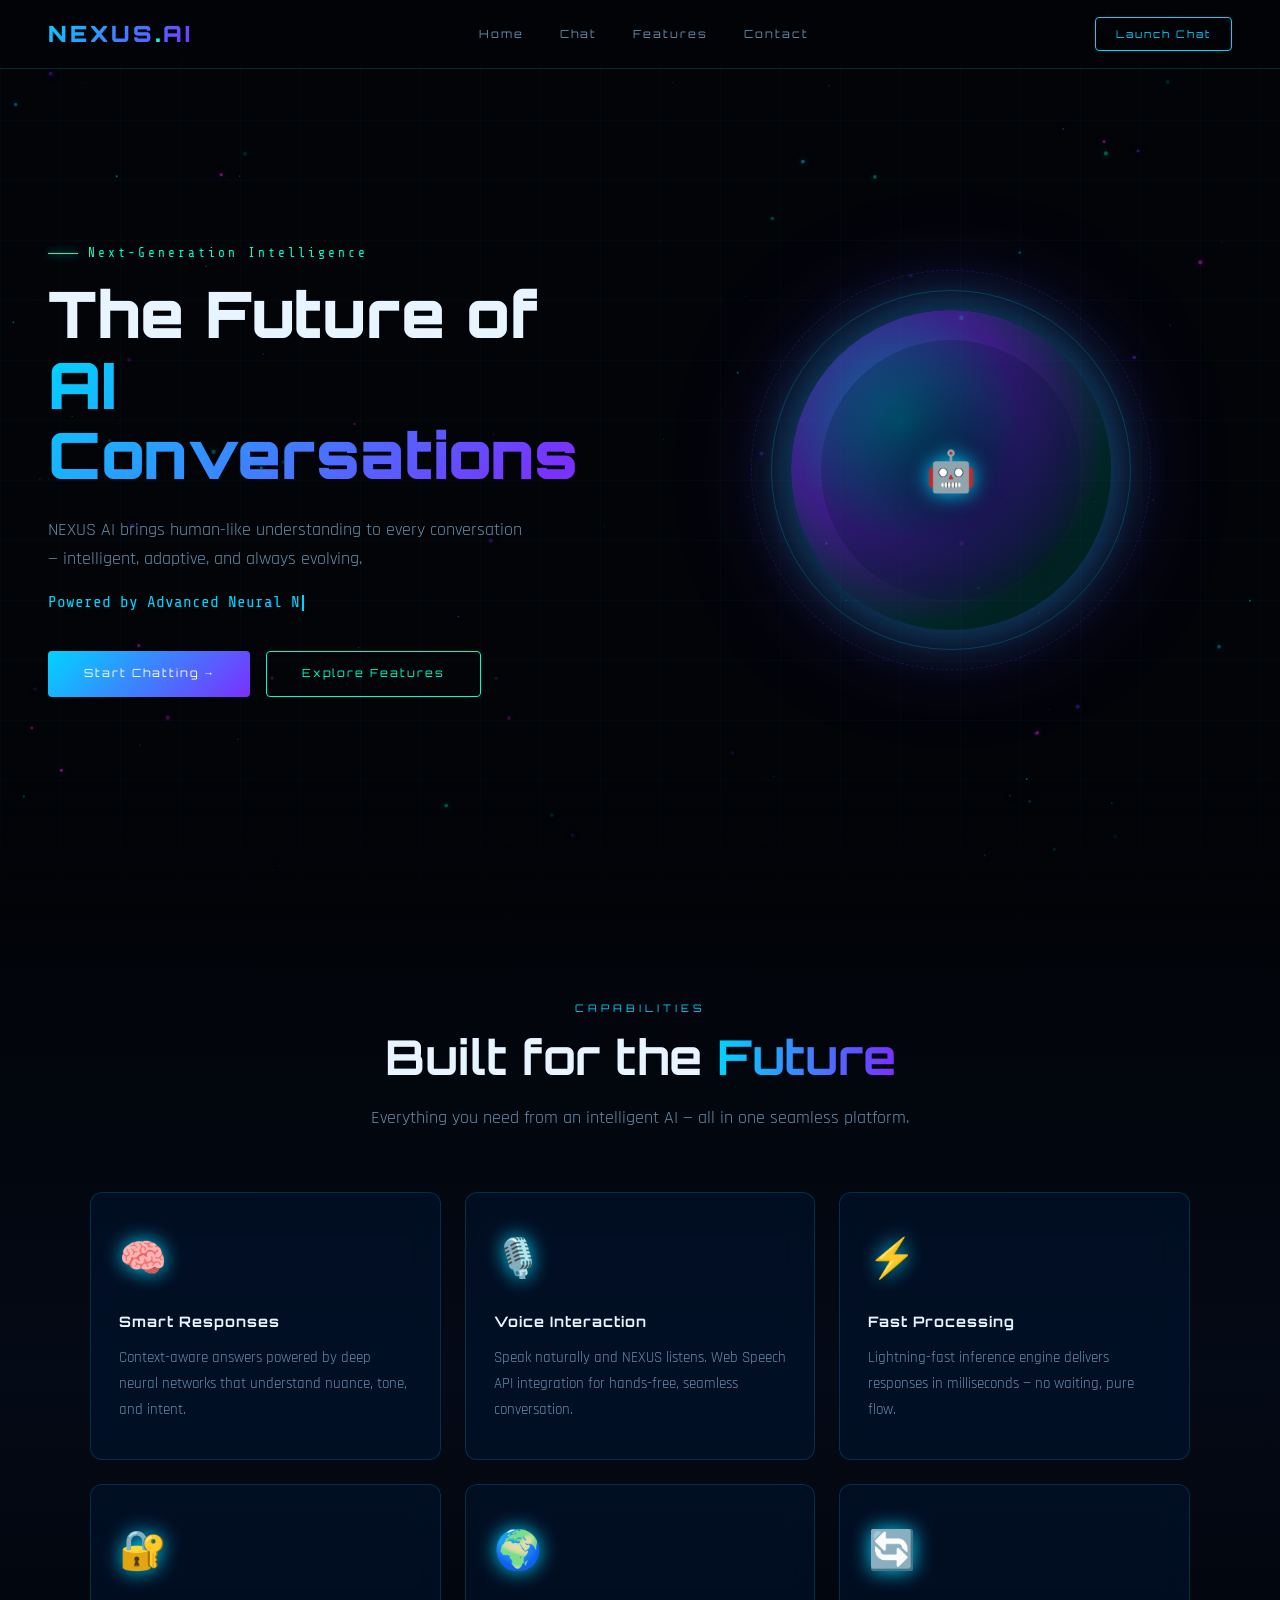
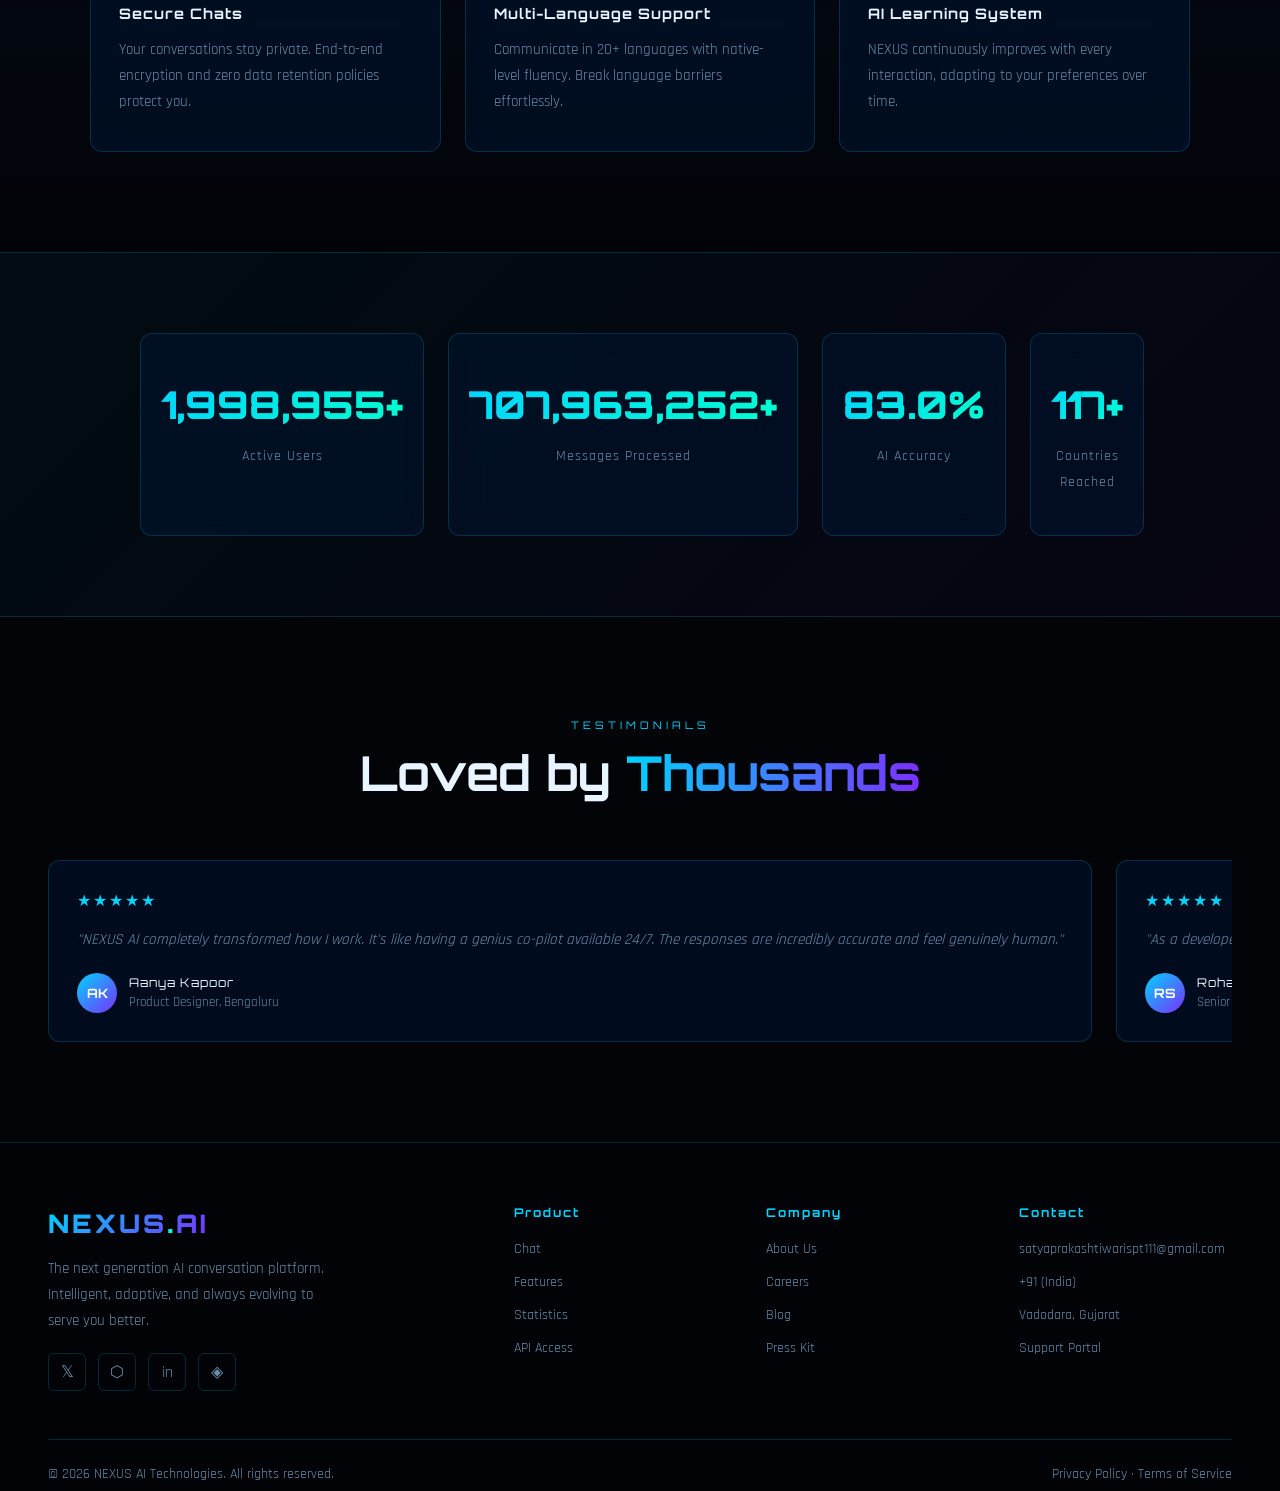
==== commit 7b7bb203: "Add files via upload" ====
--- a/index.html
+++ b/index.html
@@ -280,8 +280,8 @@
       <p>The next generation AI conversation platform. Intelligent, adaptive, and always evolving to serve you better.</p>
       <div class="footer-socials">
         <a href="#" class="social-btn" aria-label="Twitter">𝕏</a>
-        <a href="#" class="social-btn" aria-label="GitHub">⬡</a>
-        <a href="#" class="social-btn" aria-label="LinkedIn">in</a>
+        <a href="https://github.com/priyankvijay" class="social-btn" aria-label="GitHub">⬡</a>
+        <a href="https://www.linkedin.com/in/priyankvpt07" class="social-btn" aria-label="LinkedIn">in</a>
         <a href="#" class="social-btn" aria-label="Discord">◈</a>
       </div>
     </div>
@@ -309,16 +309,17 @@
     <div class="footer-col">
       <h4>Contact</h4>
       <ul>
-        <li>hello@nexus.ai</li>
-        <li>+1 (800) NEXUS-AI</li>
-        <li>San Francisco, CA</li>
+        <li>satyaprakashtiwarispt111@gmail.com
+        </li>
+        <li>+91 (India)</li>
+        <li>Vadodara, Gujarat</li>
         <li><a href="#">Support Portal</a></li>
       </ul>
     </div>
   </div>
 
   <div class="footer-bottom">
-    <p>© 2024 NEXUS AI Technologies. All rights reserved.</p>
+    <p>© 2026 NEXUS AI Technologies. All rights reserved.</p>
     <p>Privacy Policy · Terms of Service</p>
   </div>
 </footer>
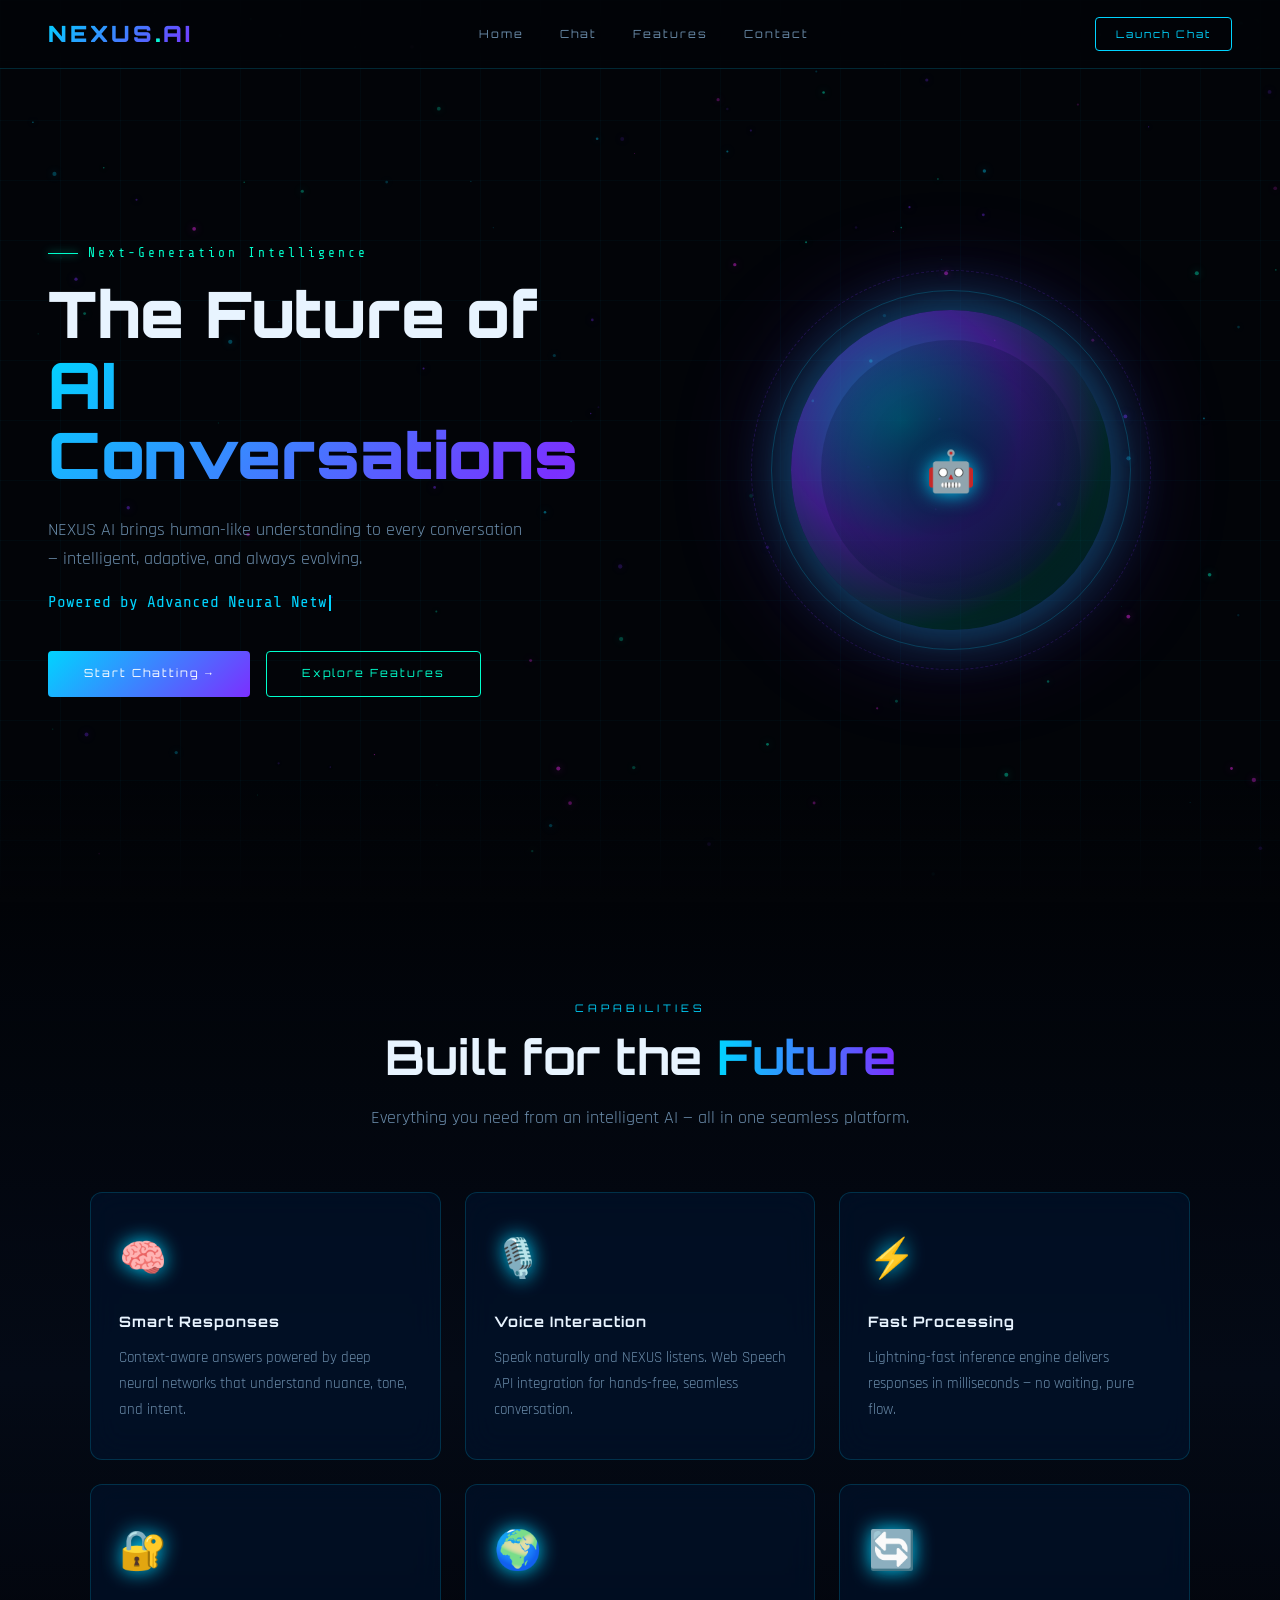
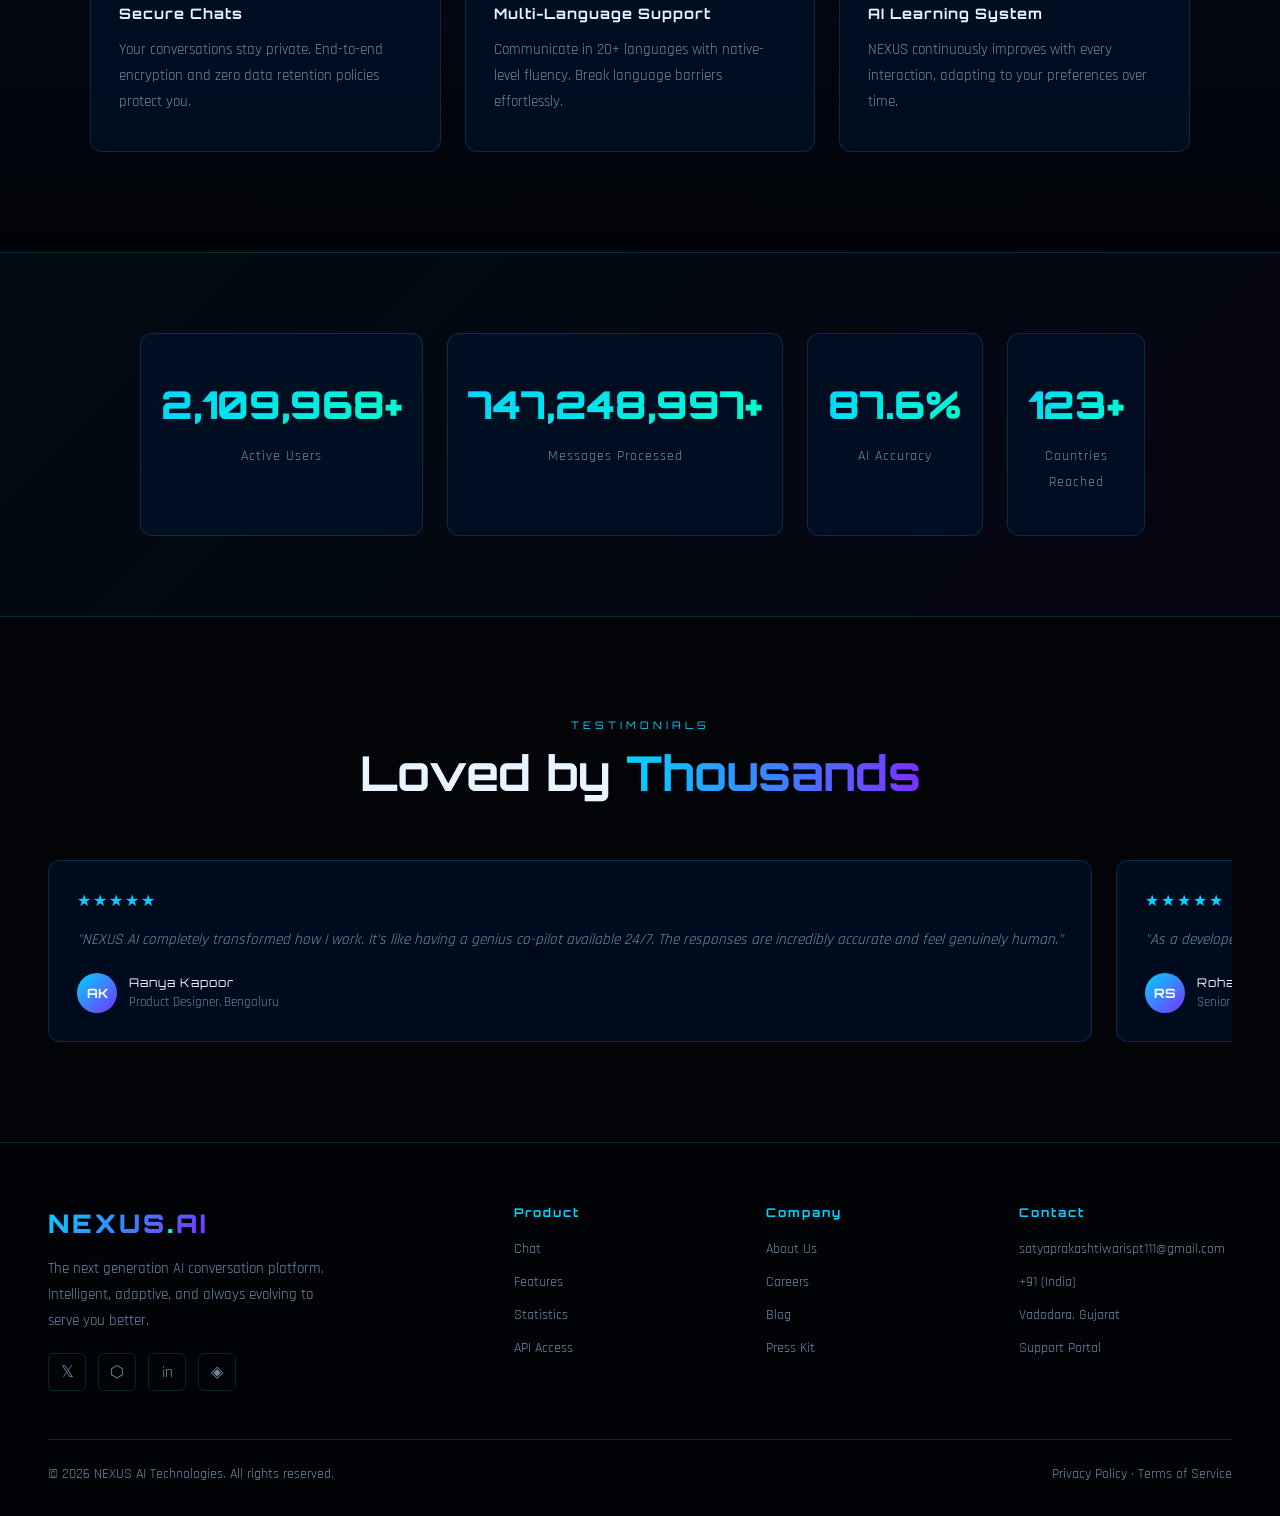
==== commit bdb8305c: "Add files via upload" ====
--- a/index.html
+++ b/index.html
@@ -38,9 +38,7 @@
   <a href="chat.html" class="btn-primary" style="text-align:center;"><span>Launch Chat →</span></a>
 </nav>
 
-<!-- ════════════════════════════════════════════════════════
-     HERO
-     ════════════════════════════════════════════════════════ -->
+<!-- Hero section -->
 <section class="hero" id="home">
   <div class="hero-inner">
 
@@ -74,9 +72,7 @@
   <div style="position:absolute;bottom:0;left:0;right:0;height:120px;background:linear-gradient(transparent,var(--bg-primary));pointer-events:none;z-index:2;"></div>
 </section>
 
-<!-- ════════════════════════════════════════════════════════
-     FEATURES
-     ════════════════════════════════════════════════════════ -->
+<!-- Features section -->
 <section class="features" id="features">
   <div class="text-center reveal">
     <span class="section-tag">Capabilities</span>
@@ -125,9 +121,7 @@
   </div>
 </section>
 
-<!-- ════════════════════════════════════════════════════════
-     STATISTICS
-     ════════════════════════════════════════════════════════ -->
+<!-- Statistics section -->
 <section class="stats" id="stats">
   <div class="stats-grid">
     <div class="stat-card reveal">
@@ -149,9 +143,7 @@
   </div>
 </section>
 
-<!-- ════════════════════════════════════════════════════════
-     TESTIMONIALS
-     ════════════════════════════════════════════════════════ -->
+<!-- Testimonials section -->
 <section class="testimonials" id="testimonials">
   <div class="text-center reveal">
     <span class="section-tag">Testimonials</span>
